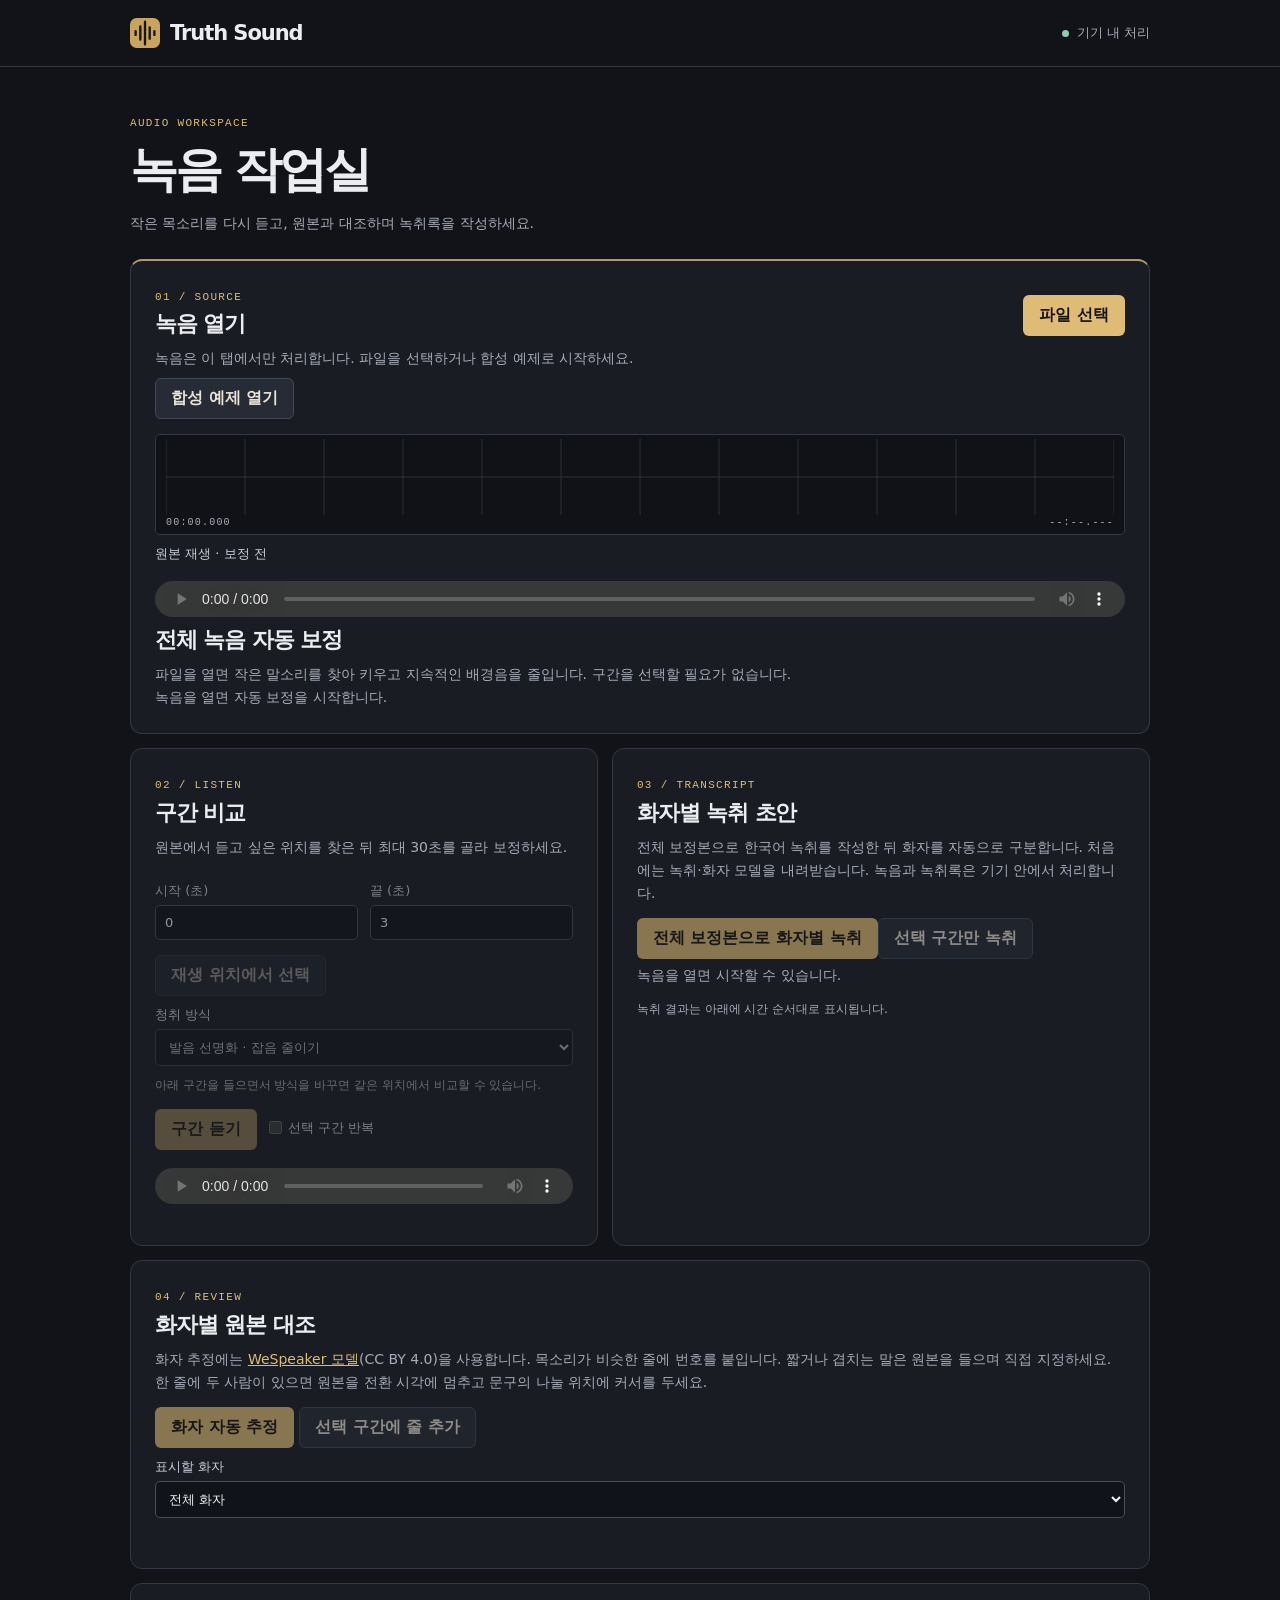
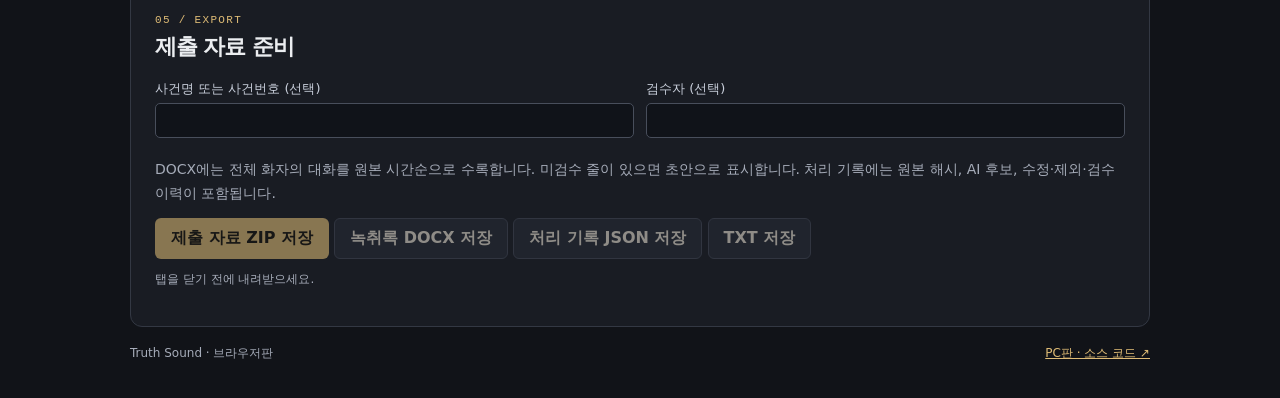
==== web/index.html @ ff704aaf "Enhance entire recordings locally and transcribe by speaker from the saved WAV" ====
<!doctype html>
<html lang="ko">
<head>
<meta charset="utf-8"><meta name="viewport" content="width=device-width,initial-scale=1">
<meta http-equiv="Content-Security-Policy" content="default-src 'self'; script-src 'self' 'wasm-unsafe-eval'; connect-src 'self' https://raw.githubusercontent.com/rei1237/truth-sound/b744f6dcd74d6b0bc9c4f2f3c23da4f847f36533/web/models/; media-src 'self' blob:; worker-src 'self'; object-src 'none'; form-action 'none'; base-uri 'none'">
<meta name="description" content="내 기기에서 녹음을 열고 작은 목소리를 비교해 들으며 한국어 녹취 초안을 작성하세요.">
<title>Truth Sound · 녹음 작업실</title>
<link rel="icon" href="mark.svg"><link rel="stylesheet" href="style.css">
</head><body>
<header><div class="bar"><div class="word"><img src="mark.svg" alt="" width="30" height="30"> Truth Sound</div><span class="local"><i></i> 기기 내 처리</span></div></header>
<main><section class="intro"><p class="kicker">AUDIO WORKSPACE</p><h1>녹음 작업실</h1><p>작은 목소리를 다시 듣고, 원본과 대조하며 녹취록을 작성하세요.</p></section>
<section class="bench"><div class="top"><div><span class="step">01 / SOURCE</span><h2 id="filename">녹음 열기</h2></div><button id="pick">파일 선택</button><input type="file" accept="audio/*,.m4a,.mp3,.wav,.ogg,.webm,.aac,.flac" hidden id="file"></div>
<p id="notice" role="status">녹음은 이 탭에서만 처리합니다. 파일을 선택하거나 합성 예제로 시작하세요.</p><button class="sub" id="demo">합성 예제 열기</button>
<div class="scope"><canvas id="wave" width="1200" height="100" aria-label="녹음 파형"></canvas><div class="ruler"><span>00:00.000</span><span id="endtime">--:--.---</span></div></div>
<label for="original">원본 재생 · 보정 전</label><audio controls id="original" aria-label="원본 녹음"></audio>
<h2>전체 녹음 자동 보정</h2><p>파일을 열면 작은 말소리를 찾아 키우고 지속적인 배경음을 줄입니다. 구간을 선택할 필요가 없습니다.</p>
<p id="fullStatus" role="status">녹음을 열면 자동 보정을 시작합니다.</p>
<div id="fullResult" hidden><label for="enhanced">전체 보정본 재생</label><audio controls id="enhanced"></audio>
<button class="sub" id="compareFull">같은 위치에서 원본과 비교</button> <a id="fullDownload" download>보정본 WAV 저장</a></div>
<button class="sub" id="retryFull" hidden>전체 보정 다시 시도</button></section>
<div class="panels"><section class="panel"><span class="step">02 / LISTEN</span><h2>구간 비교</h2><p>원본에서 듣고 싶은 위치를 찾은 뒤 최대 30초를 골라 보정하세요.</p>
<fieldset id="selection" disabled><div class="times"><label>시작 (초)<input id="start" type="number" min="0" step="0.001" value="0"></label><label>끝 (초)<input id="end" type="number" min="0" step="0.001" value="3"></label></div>
<button class="sub" id="here">재생 위치에서 선택</button><label>청취 방식<select id="mode"><option value="clear">발음 선명화 · 잡음 줄이기</option><option value="lift">작은 말소리 확대</option><option value="original">보정 전</option></select></label><p class="fine">아래 구간을 들으면서 방식을 바꾸면 같은 위치에서 비교할 수 있습니다.</p>
<button id="render">구간 듣기</button><label class="repeat"><input type="checkbox" id="repeatClip"> 선택 구간 반복</label></fieldset><audio id="clip" controls aria-label="선택 구간 청취 보조"></audio><p role="status" id="clipstatus"></p></section>
<section class="panel"><span class="step">03 / TRANSCRIPT</span><h2>화자별 녹취 초안</h2><p>전체 보정본으로 한국어 녹취를 작성한 뒤 화자를 자동으로 구분합니다. 처음에는 녹취·화자 모델을 내려받습니다. 녹음과 녹취록은 기기 안에서 처리합니다.</p>
<button id="asr" disabled>전체 보정본으로 화자별 녹취</button> <button id="stop" class="sub" hidden>중지</button>
<p id="asrstatus" role="status">녹음을 열면 시작할 수 있습니다.</p>
<p class="fine">녹취 결과는 아래에 시간 순서대로 표시됩니다.</p></section></div>
<section class="panel"><span class="step">04 / REVIEW</span><h2>화자별 원본 대조</h2>
<p>화자 추정에는 <a href="https://huggingface.co/Wespeaker/wespeaker-voxceleb-resnet34-LM" rel="noreferrer">WeSpeaker 모델</a>(CC BY 4.0)을 사용합니다. 목소리가 비슷한 줄에 번호를 붙입니다. 짧거나 겹치는 말은 원본을 들으며 직접 지정하세요. 한 줄에 두 사람이 있으면 원본을 전환 시각에 멈추고 문구의 나눌 위치에 커서를 두세요.</p>
<button id="estimate" disabled>화자 자동 추정</button> <button class="sub" id="addLine" disabled>선택 구간에 줄 추가</button>
<label>표시할 화자<select id="filter"><option value="">전체 화자</option></select></label><datalist id="names"></datalist>
<p id="counts"></p><fieldset id="reviewRows" disabled></fieldset><p id="reviewStatus" role="status"></p></section>
<section class="panel exports"><span class="step">05 / EXPORT</span><h2>제출 자료 준비</h2>
<div class="times"><label>사건명 또는 사건번호 (선택)<input id="caseName"></label><label>검수자 (선택)<input id="reviewer"></label></div>
<p>DOCX에는 전체 화자의 대화를 원본 시간순으로 수록합니다. 미검수 줄이 있으면 초안으로 표시합니다. 처리 기록에는 원본 해시, AI 후보, 수정·제외·검수 이력이 포함됩니다.</p>
<button id="bundle" disabled>제출 자료 ZIP 저장</button> <button class="sub" id="word" disabled>녹취록 DOCX 저장</button> <button class="sub" id="log" disabled>처리 기록 JSON 저장</button> <button class="sub" id="save" disabled>TXT 저장</button><p class="fine">탭을 닫기 전에 내려받으세요.</p></section>
<footer><span>Truth Sound · 브라우저판</span><a href="https://github.com/rei1237/truth-sound" rel="noreferrer">PC판 · 소스 코드 ↗</a></footer></main><script src="app.js?v=full1" type="module"></script></body></html>
---- web/style.css ----
:root{color-scheme:dark;font-family:system-ui,"Malgun Gothic",sans-serif;background:#111318;color:#ebedf0;--gold:#dfbc76;--muted:#a6acb9;--line:#333843}*{box-sizing:border-box}body{margin:0}header{border-bottom:1px solid var(--line)}.bar,main{width:min(1020px,calc(100% - 40px));margin:auto}.bar,footer,.top,.ruler{display:flex;align-items:center;justify-content:space-between;gap:16px}.bar{height:66px}.word{display:flex;align-items:center;gap:10px;font-weight:720;letter-spacing:-.05em;font-size:21px}.local{display:flex;align-items:center;gap:8px;color:var(--muted);font-size:13px}.local i{width:7px;height:7px;background:#96c8ad;border-radius:50%}.intro{padding:48px 0 24px}.kicker,.step,.ruler{font:11px/1.5 ui-monospace,monospace;letter-spacing:.12em;color:var(--gold)}h1,h2,p{margin:0}h1{font-size:clamp(32px,5vw,48px);letter-spacing:-.06em;margin:6px 0 10px}h2{font-size:22px;letter-spacing:-.05em;margin:4px 0 8px;overflow-wrap:anywhere}p{color:var(--muted);font-size:14px;line-height:1.65}.bench,.panel{padding:24px;border:1px solid var(--line);border-radius:12px;background:#191c23}.bench{border-top:2px solid #b29969}.scope{background:#101217;margin:15px 0 6px;padding:4px 10px;border:1px solid var(--line);border-radius:5px}canvas{display:block;width:100%;height:76px}.ruler{font-size:10px;color:var(--muted)}button,input,select,textarea{font:inherit}button{cursor:pointer;color:#17140d;background:var(--gold);border:1px solid transparent;border-radius:6px;padding:9px 15px;font-weight:650}.sub{background:#262b35;color:#ebe4d6;border-color:#444958}.bench .sub{margin-top:8px}button:disabled,fieldset:disabled{opacity:.56}button:disabled{cursor:default}button:focus-visible,input:focus-visible,select:focus-visible,textarea:focus-visible,a:focus-visible{outline:2px solid var(--gold);outline-offset:3px}.panels{display:grid;grid-template-columns:1fr 1.15fr;gap:14px;margin:14px 0}.panel p{margin:5px 0 13px}fieldset{border:0;padding:0;margin:10px 0}.times{display:grid;grid-template-columns:1fr 1fr;gap:12px}label{display:block;font-size:13px;color:#c8ceda;margin:10px 0}input,select,textarea{display:block;width:100%;background:#101319;color:#f3f3f4;border:1px solid #484e5b;border-radius:5px;padding:9px;margin:5px 0}textarea{min-height:130px;resize:vertical;line-height:1.6}audio{width:100%;height:36px;margin-top:8px}.fine,footer{font-size:12px}footer{padding:18px 0 36px;color:var(--muted)}a{color:var(--gold)}[hidden]{display:none!important}@media(max-width:680px){.bar,main{width:calc(100% - 24px)}.panels{grid-template-columns:1fr}.bench,.panel{padding:17px}.intro{padding:30px 0 18px}.top{align-items:center}.bar{height:56px}}
.utterance{border-top:1px solid var(--line);padding:14px 0}.rowhead,.rowactions{display:flex;align-items:center;flex-wrap:wrap;gap:12px}.rowhead strong{font:14px ui-monospace,monospace;color:var(--gold)}.utterance small{color:var(--muted)}.utterance textarea{min-height:60px}.rowactions label{display:inline-flex;align-items:center;gap:6px}.rowactions input{width:auto}.exports{margin-top:14px}.exports button{margin-bottom:6px}#reviewRows{min-width:0}
.repeat{display:inline-flex;align-items:center;gap:6px;margin-left:12px}.repeat input{width:auto;margin:0}
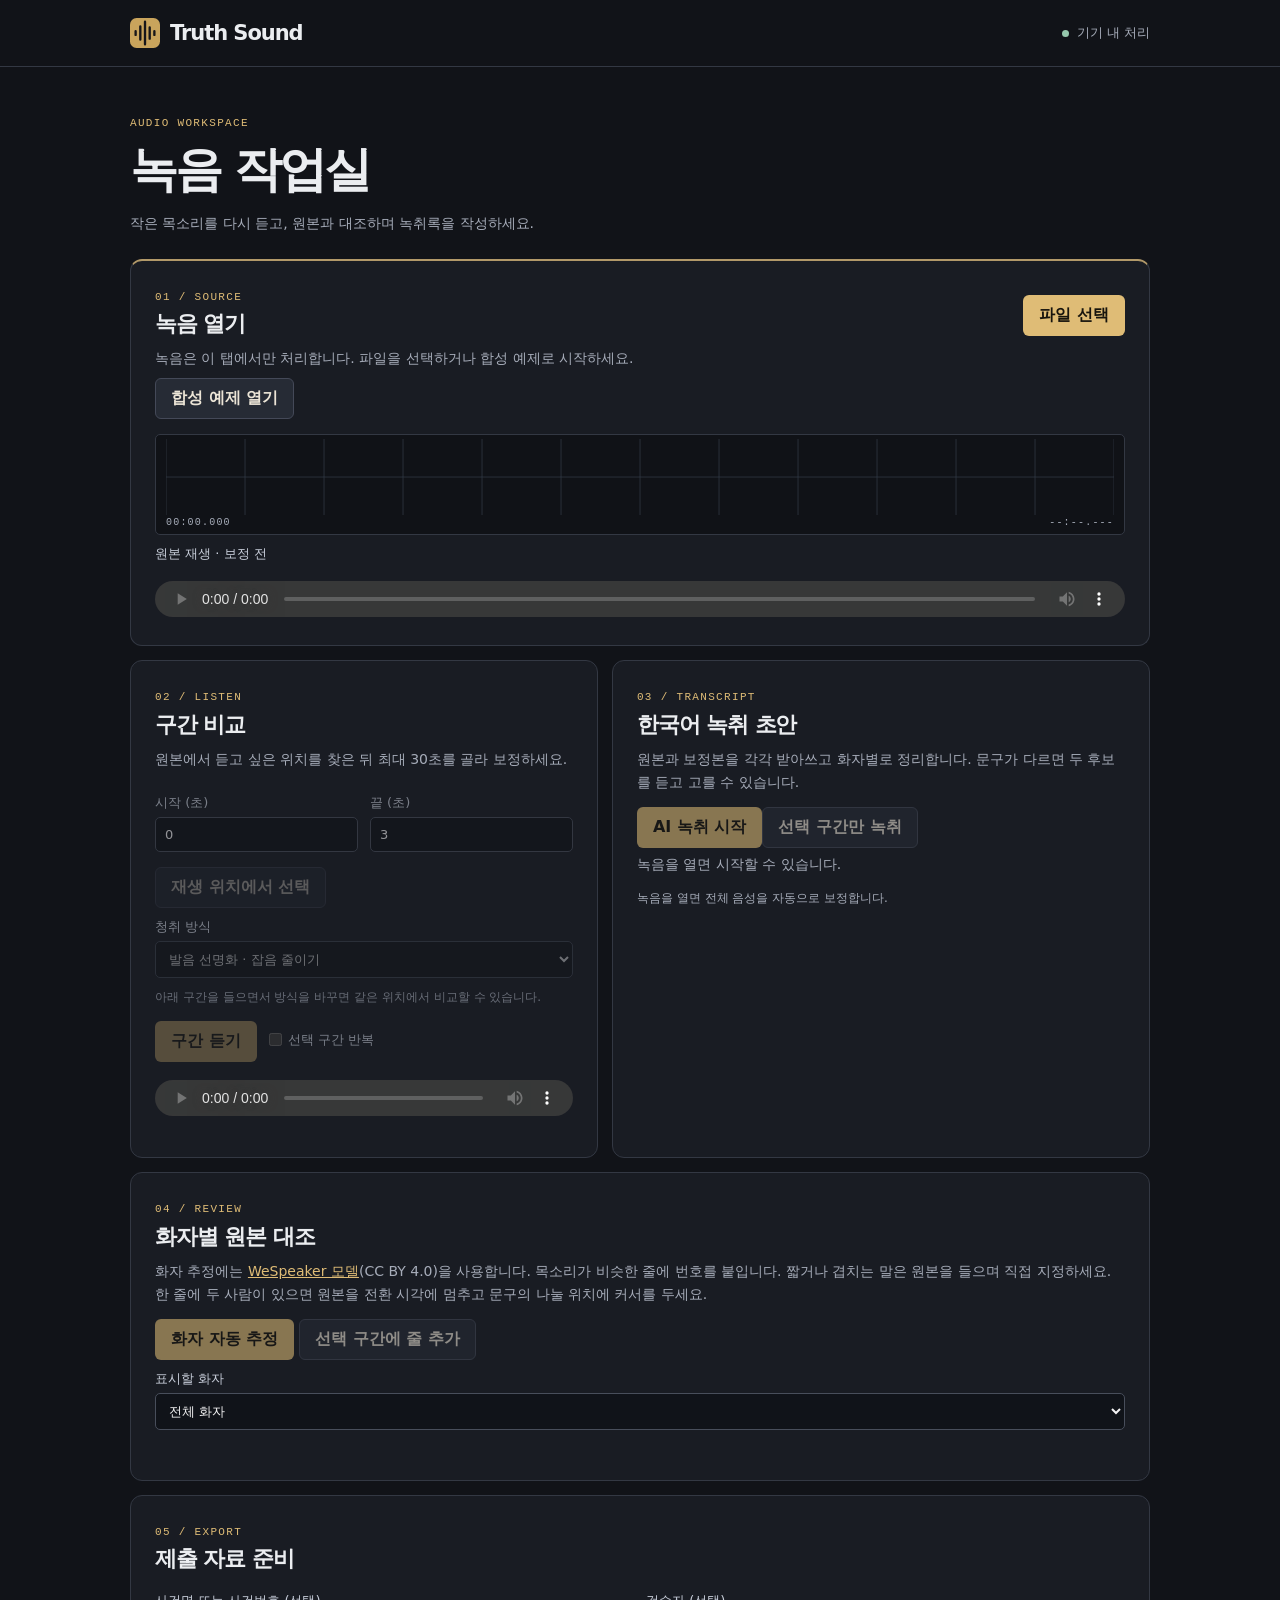
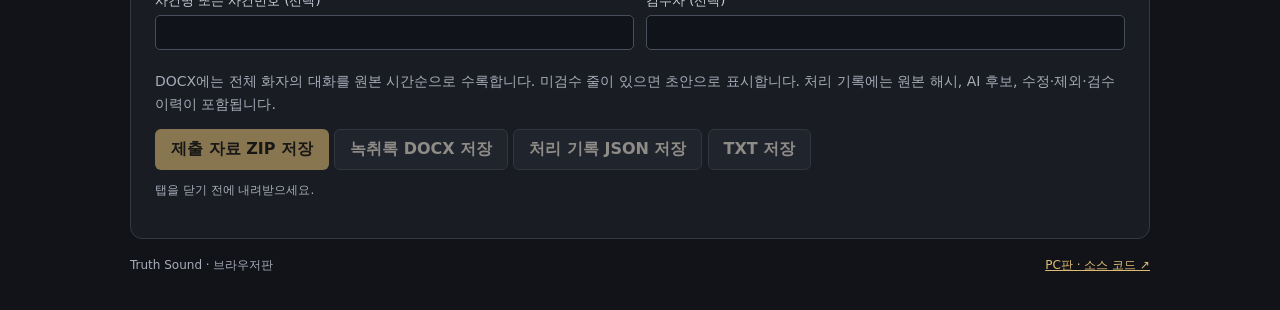
==== commit 9b198e95: "Compare original and enhanced speech hypotheses during transcript review" ====
--- a/web/index.html
+++ b/web/index.html
@@ -5,27 +5,25 @@
 <meta http-equiv="Content-Security-Policy" content="default-src 'self'; script-src 'self' 'wasm-unsafe-eval'; connect-src 'self' https://raw.githubusercontent.com/rei1237/truth-sound/b744f6dcd74d6b0bc9c4f2f3c23da4f847f36533/web/models/; media-src 'self' blob:; worker-src 'self'; object-src 'none'; form-action 'none'; base-uri 'none'">
 <meta name="description" content="내 기기에서 녹음을 열고 작은 목소리를 비교해 들으며 한국어 녹취 초안을 작성하세요.">
 <title>Truth Sound · 녹음 작업실</title>
-<link rel="icon" href="mark.svg"><link rel="stylesheet" href="style.css">
+<link rel="icon" href="mark.svg"><link rel="stylesheet" href="style.css?v=compare1">
 </head><body>
 <header><div class="bar"><div class="word"><img src="mark.svg" alt="" width="30" height="30"> Truth Sound</div><span class="local"><i></i> 기기 내 처리</span></div></header>
 <main><section class="intro"><p class="kicker">AUDIO WORKSPACE</p><h1>녹음 작업실</h1><p>작은 목소리를 다시 듣고, 원본과 대조하며 녹취록을 작성하세요.</p></section>
 <section class="bench"><div class="top"><div><span class="step">01 / SOURCE</span><h2 id="filename">녹음 열기</h2></div><button id="pick">파일 선택</button><input type="file" accept="audio/*,.m4a,.mp3,.wav,.ogg,.webm,.aac,.flac" hidden id="file"></div>
 <p id="notice" role="status">녹음은 이 탭에서만 처리합니다. 파일을 선택하거나 합성 예제로 시작하세요.</p><button class="sub" id="demo">합성 예제 열기</button>
 <div class="scope"><canvas id="wave" width="1200" height="100" aria-label="녹음 파형"></canvas><div class="ruler"><span>00:00.000</span><span id="endtime">--:--.---</span></div></div>
-<label for="original">원본 재생 · 보정 전</label><audio controls id="original" aria-label="원본 녹음"></audio>
-<h2>전체 녹음 자동 보정</h2><p>파일을 열면 작은 말소리를 찾아 키우고 지속적인 배경음을 줄입니다. 구간을 선택할 필요가 없습니다.</p>
-<p id="fullStatus" role="status">녹음을 열면 자동 보정을 시작합니다.</p>
-<div id="fullResult" hidden><label for="enhanced">전체 보정본 재생</label><audio controls id="enhanced"></audio>
-<button class="sub" id="compareFull">같은 위치에서 원본과 비교</button> <a id="fullDownload" download>보정본 WAV 저장</a></div>
-<button class="sub" id="retryFull" hidden>전체 보정 다시 시도</button></section>
+<label for="original">원본 재생 · 보정 전</label><audio controls id="original" aria-label="원본 녹음"></audio></section>
 <div class="panels"><section class="panel"><span class="step">02 / LISTEN</span><h2>구간 비교</h2><p>원본에서 듣고 싶은 위치를 찾은 뒤 최대 30초를 골라 보정하세요.</p>
 <fieldset id="selection" disabled><div class="times"><label>시작 (초)<input id="start" type="number" min="0" step="0.001" value="0"></label><label>끝 (초)<input id="end" type="number" min="0" step="0.001" value="3"></label></div>
 <button class="sub" id="here">재생 위치에서 선택</button><label>청취 방식<select id="mode"><option value="clear">발음 선명화 · 잡음 줄이기</option><option value="lift">작은 말소리 확대</option><option value="original">보정 전</option></select></label><p class="fine">아래 구간을 들으면서 방식을 바꾸면 같은 위치에서 비교할 수 있습니다.</p>
 <button id="render">구간 듣기</button><label class="repeat"><input type="checkbox" id="repeatClip"> 선택 구간 반복</label></fieldset><audio id="clip" controls aria-label="선택 구간 청취 보조"></audio><p role="status" id="clipstatus"></p></section>
-<section class="panel"><span class="step">03 / TRANSCRIPT</span><h2>화자별 녹취 초안</h2><p>전체 보정본으로 한국어 녹취를 작성한 뒤 화자를 자동으로 구분합니다. 처음에는 녹취·화자 모델을 내려받습니다. 녹음과 녹취록은 기기 안에서 처리합니다.</p>
-<button id="asr" disabled>전체 보정본으로 화자별 녹취</button> <button id="stop" class="sub" hidden>중지</button>
+<section class="panel"><span class="step">03 / TRANSCRIPT</span><h2>한국어 녹취 초안</h2><p>원본과 보정본을 각각 받아쓰고 화자별로 정리합니다. 문구가 다르면 두 후보를 듣고 고를 수 있습니다.</p>
+<button id="asr" disabled>AI 녹취 시작</button> <button id="stop" class="sub" hidden>중지</button>
 <p id="asrstatus" role="status">녹음을 열면 시작할 수 있습니다.</p>
-<p class="fine">녹취 결과는 아래에 시간 순서대로 표시됩니다.</p></section></div>
+<p class="fine" id="fullStatus" role="status">녹음을 열면 전체 음성을 자동으로 보정합니다.</p>
+<button class="sub" id="retryFull" hidden>전체 보정 다시 시도</button>
+<details id="fullResult" hidden><summary>전체 보정본 듣기 · WAV 저장</summary><label for="enhanced">전체 보정본 재생</label><audio controls id="enhanced"></audio>
+<button class="sub" id="compareFull">같은 위치에서 원본과 비교</button> <a id="fullDownload" download>보정본 WAV 저장</a></details></section></div>
 <section class="panel"><span class="step">04 / REVIEW</span><h2>화자별 원본 대조</h2>
 <p>화자 추정에는 <a href="https://huggingface.co/Wespeaker/wespeaker-voxceleb-resnet34-LM" rel="noreferrer">WeSpeaker 모델</a>(CC BY 4.0)을 사용합니다. 목소리가 비슷한 줄에 번호를 붙입니다. 짧거나 겹치는 말은 원본을 들으며 직접 지정하세요. 한 줄에 두 사람이 있으면 원본을 전환 시각에 멈추고 문구의 나눌 위치에 커서를 두세요.</p>
 <button id="estimate" disabled>화자 자동 추정</button> <button class="sub" id="addLine" disabled>선택 구간에 줄 추가</button>
@@ -35,4 +33,4 @@
 <div class="times"><label>사건명 또는 사건번호 (선택)<input id="caseName"></label><label>검수자 (선택)<input id="reviewer"></label></div>
 <p>DOCX에는 전체 화자의 대화를 원본 시간순으로 수록합니다. 미검수 줄이 있으면 초안으로 표시합니다. 처리 기록에는 원본 해시, AI 후보, 수정·제외·검수 이력이 포함됩니다.</p>
 <button id="bundle" disabled>제출 자료 ZIP 저장</button> <button class="sub" id="word" disabled>녹취록 DOCX 저장</button> <button class="sub" id="log" disabled>처리 기록 JSON 저장</button> <button class="sub" id="save" disabled>TXT 저장</button><p class="fine">탭을 닫기 전에 내려받으세요.</p></section>
-<footer><span>Truth Sound · 브라우저판</span><a href="https://github.com/rei1237/truth-sound" rel="noreferrer">PC판 · 소스 코드 ↗</a></footer></main><script src="app.js?v=full1" type="module"></script></body></html>
+<footer><span>Truth Sound · 브라우저판</span><a href="https://github.com/rei1237/truth-sound" rel="noreferrer">PC판 · 소스 코드 ↗</a></footer></main><script src="app.js?v=compare1" type="module"></script></body></html>
--- a/web/style.css
+++ b/web/style.css
@@ -1,3 +1,9 @@
 :root{color-scheme:dark;font-family:system-ui,"Malgun Gothic",sans-serif;background:#111318;color:#ebedf0;--gold:#dfbc76;--muted:#a6acb9;--line:#333843}*{box-sizing:border-box}body{margin:0}header{border-bottom:1px solid var(--line)}.bar,main{width:min(1020px,calc(100% - 40px));margin:auto}.bar,footer,.top,.ruler{display:flex;align-items:center;justify-content:space-between;gap:16px}.bar{height:66px}.word{display:flex;align-items:center;gap:10px;font-weight:720;letter-spacing:-.05em;font-size:21px}.local{display:flex;align-items:center;gap:8px;color:var(--muted);font-size:13px}.local i{width:7px;height:7px;background:#96c8ad;border-radius:50%}.intro{padding:48px 0 24px}.kicker,.step,.ruler{font:11px/1.5 ui-monospace,monospace;letter-spacing:.12em;color:var(--gold)}h1,h2,p{margin:0}h1{font-size:clamp(32px,5vw,48px);letter-spacing:-.06em;margin:6px 0 10px}h2{font-size:22px;letter-spacing:-.05em;margin:4px 0 8px;overflow-wrap:anywhere}p{color:var(--muted);font-size:14px;line-height:1.65}.bench,.panel{padding:24px;border:1px solid var(--line);border-radius:12px;background:#191c23}.bench{border-top:2px solid #b29969}.scope{background:#101217;margin:15px 0 6px;padding:4px 10px;border:1px solid var(--line);border-radius:5px}canvas{display:block;width:100%;height:76px}.ruler{font-size:10px;color:var(--muted)}button,input,select,textarea{font:inherit}button{cursor:pointer;color:#17140d;background:var(--gold);border:1px solid transparent;border-radius:6px;padding:9px 15px;font-weight:650}.sub{background:#262b35;color:#ebe4d6;border-color:#444958}.bench .sub{margin-top:8px}button:disabled,fieldset:disabled{opacity:.56}button:disabled{cursor:default}button:focus-visible,input:focus-visible,select:focus-visible,textarea:focus-visible,a:focus-visible{outline:2px solid var(--gold);outline-offset:3px}.panels{display:grid;grid-template-columns:1fr 1.15fr;gap:14px;margin:14px 0}.panel p{margin:5px 0 13px}fieldset{border:0;padding:0;margin:10px 0}.times{display:grid;grid-template-columns:1fr 1fr;gap:12px}label{display:block;font-size:13px;color:#c8ceda;margin:10px 0}input,select,textarea{display:block;width:100%;background:#101319;color:#f3f3f4;border:1px solid #484e5b;border-radius:5px;padding:9px;margin:5px 0}textarea{min-height:130px;resize:vertical;line-height:1.6}audio{width:100%;height:36px;margin-top:8px}.fine,footer{font-size:12px}footer{padding:18px 0 36px;color:var(--muted)}a{color:var(--gold)}[hidden]{display:none!important}@media(max-width:680px){.bar,main{width:calc(100% - 24px)}.panels{grid-template-columns:1fr}.bench,.panel{padding:17px}.intro{padding:30px 0 18px}.top{align-items:center}.bar{height:56px}}
 .utterance{border-top:1px solid var(--line);padding:14px 0}.rowhead,.rowactions{display:flex;align-items:center;flex-wrap:wrap;gap:12px}.rowhead strong{font:14px ui-monospace,monospace;color:var(--gold)}.utterance small{color:var(--muted)}.utterance textarea{min-height:60px}.rowactions label{display:inline-flex;align-items:center;gap:6px}.rowactions input{width:auto}.exports{margin-top:14px}.exports button{margin-bottom:6px}#reviewRows{min-width:0}
 .repeat{display:inline-flex;align-items:center;gap:6px;margin-left:12px}.repeat input{width:auto;margin:0}
+.candidatePair{display:grid;grid-template-columns:repeat(2,minmax(0,1fr));gap:16px;margin:12px 0}
+.candidatePair>div{min-width:0;padding:10px 0;border-block:1px solid var(--line)}
+.candidatePair strong,summary{color:var(--gold);font-size:14px}
+.candidatePair p{overflow-wrap:anywhere;color:#ebedf0}
+summary{cursor:pointer;padding-block:8px}details a{display:inline-block;padding:8px}
+@media(max-width:540px){.candidatePair{grid-template-columns:1fr;gap:4px}}
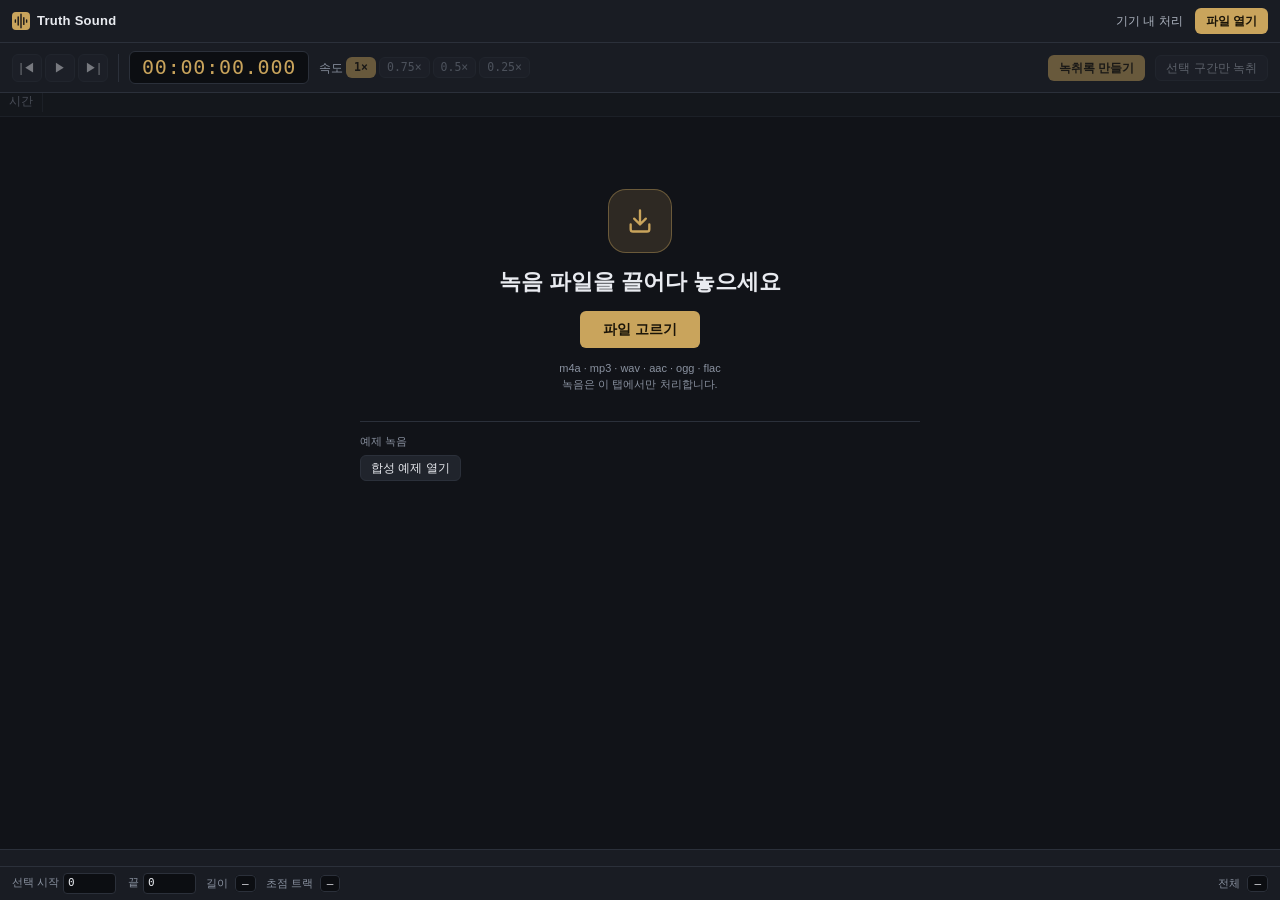
==== commit 562829b6: "Restore the desktop waveform editor workflow in the public browser app" ====
--- a/web/index.html
+++ b/web/index.html
@@ -5,32 +5,78 @@
 <meta http-equiv="Content-Security-Policy" content="default-src 'self'; script-src 'self' 'wasm-unsafe-eval'; connect-src 'self' https://raw.githubusercontent.com/rei1237/truth-sound/b744f6dcd74d6b0bc9c4f2f3c23da4f847f36533/web/models/; media-src 'self' blob:; worker-src 'self'; object-src 'none'; form-action 'none'; base-uri 'none'">
 <meta name="description" content="내 기기에서 녹음을 열고 작은 목소리를 비교해 들으며 한국어 녹취 초안을 작성하세요.">
 <title>Truth Sound · 녹음 작업실</title>
-<link rel="icon" href="mark.svg"><link rel="stylesheet" href="style.css?v=compare1">
-</head><body>
-<header><div class="bar"><div class="word"><img src="mark.svg" alt="" width="30" height="30"> Truth Sound</div><span class="local"><i></i> 기기 내 처리</span></div></header>
-<main><section class="intro"><p class="kicker">AUDIO WORKSPACE</p><h1>녹음 작업실</h1><p>작은 목소리를 다시 듣고, 원본과 대조하며 녹취록을 작성하세요.</p></section>
-<section class="bench"><div class="top"><div><span class="step">01 / SOURCE</span><h2 id="filename">녹음 열기</h2></div><button id="pick">파일 선택</button><input type="file" accept="audio/*,.m4a,.mp3,.wav,.ogg,.webm,.aac,.flac" hidden id="file"></div>
-<p id="notice" role="status">녹음은 이 탭에서만 처리합니다. 파일을 선택하거나 합성 예제로 시작하세요.</p><button class="sub" id="demo">합성 예제 열기</button>
-<div class="scope"><canvas id="wave" width="1200" height="100" aria-label="녹음 파형"></canvas><div class="ruler"><span>00:00.000</span><span id="endtime">--:--.---</span></div></div>
-<label for="original">원본 재생 · 보정 전</label><audio controls id="original" aria-label="원본 녹음"></audio></section>
-<div class="panels"><section class="panel"><span class="step">02 / LISTEN</span><h2>구간 비교</h2><p>원본에서 듣고 싶은 위치를 찾은 뒤 최대 30초를 골라 보정하세요.</p>
-<fieldset id="selection" disabled><div class="times"><label>시작 (초)<input id="start" type="number" min="0" step="0.001" value="0"></label><label>끝 (초)<input id="end" type="number" min="0" step="0.001" value="3"></label></div>
-<button class="sub" id="here">재생 위치에서 선택</button><label>청취 방식<select id="mode"><option value="clear">발음 선명화 · 잡음 줄이기</option><option value="lift">작은 말소리 확대</option><option value="original">보정 전</option></select></label><p class="fine">아래 구간을 들으면서 방식을 바꾸면 같은 위치에서 비교할 수 있습니다.</p>
-<button id="render">구간 듣기</button><label class="repeat"><input type="checkbox" id="repeatClip"> 선택 구간 반복</label></fieldset><audio id="clip" controls aria-label="선택 구간 청취 보조"></audio><p role="status" id="clipstatus"></p></section>
-<section class="panel"><span class="step">03 / TRANSCRIPT</span><h2>한국어 녹취 초안</h2><p>원본과 보정본을 각각 받아쓰고 화자별로 정리합니다. 문구가 다르면 두 후보를 듣고 고를 수 있습니다.</p>
-<button id="asr" disabled>AI 녹취 시작</button> <button id="stop" class="sub" hidden>중지</button>
-<p id="asrstatus" role="status">녹음을 열면 시작할 수 있습니다.</p>
-<p class="fine" id="fullStatus" role="status">녹음을 열면 전체 음성을 자동으로 보정합니다.</p>
-<button class="sub" id="retryFull" hidden>전체 보정 다시 시도</button>
-<details id="fullResult" hidden><summary>전체 보정본 듣기 · WAV 저장</summary><label for="enhanced">전체 보정본 재생</label><audio controls id="enhanced"></audio>
-<button class="sub" id="compareFull">같은 위치에서 원본과 비교</button> <a id="fullDownload" download>보정본 WAV 저장</a></details></section></div>
-<section class="panel"><span class="step">04 / REVIEW</span><h2>화자별 원본 대조</h2>
-<p>화자 추정에는 <a href="https://huggingface.co/Wespeaker/wespeaker-voxceleb-resnet34-LM" rel="noreferrer">WeSpeaker 모델</a>(CC BY 4.0)을 사용합니다. 목소리가 비슷한 줄에 번호를 붙입니다. 짧거나 겹치는 말은 원본을 들으며 직접 지정하세요. 한 줄에 두 사람이 있으면 원본을 전환 시각에 멈추고 문구의 나눌 위치에 커서를 두세요.</p>
-<button id="estimate" disabled>화자 자동 추정</button> <button class="sub" id="addLine" disabled>선택 구간에 줄 추가</button>
-<label>표시할 화자<select id="filter"><option value="">전체 화자</option></select></label><datalist id="names"></datalist>
-<p id="counts"></p><fieldset id="reviewRows" disabled></fieldset><p id="reviewStatus" role="status"></p></section>
-<section class="panel exports"><span class="step">05 / EXPORT</span><h2>제출 자료 준비</h2>
-<div class="times"><label>사건명 또는 사건번호 (선택)<input id="caseName"></label><label>검수자 (선택)<input id="reviewer"></label></div>
-<p>DOCX에는 전체 화자의 대화를 원본 시간순으로 수록합니다. 미검수 줄이 있으면 초안으로 표시합니다. 처리 기록에는 원본 해시, AI 후보, 수정·제외·검수 이력이 포함됩니다.</p>
-<button id="bundle" disabled>제출 자료 ZIP 저장</button> <button class="sub" id="word" disabled>녹취록 DOCX 저장</button> <button class="sub" id="log" disabled>처리 기록 JSON 저장</button> <button class="sub" id="save" disabled>TXT 저장</button><p class="fine">탭을 닫기 전에 내려받으세요.</p></section>
-<footer><span>Truth Sound · 브라우저판</span><a href="https://github.com/rei1237/truth-sound" rel="noreferrer">PC판 · 소스 코드 ↗</a></footer></main><script src="app.js?v=compare1" type="module"></script></body></html>
+<link rel="icon" href="mark.svg"><link rel="stylesheet" href="editor-base.css"><link rel="stylesheet" href="editor.css?v=studio1">
+</head><body class="empty">
+<div id="app">
+<header id="topbar">
+  <span class="brand"><img src="mark.svg" alt="" width="18" height="18">Truth Sound</span>
+  <div class="file"><b id="filename">녹음 열기</b><span class="seal ok" id="hashBadge" hidden><i></i><span>원본 SHA-256</span></span></div>
+  <span class="sp"></span><span class="local">기기 내 처리</span>
+  <button id="exportTab" disabled>내보내기</button><button id="pick" class="pri">파일 열기</button>
+  <input type="file" accept="audio/*,.m4a,.mp3,.wav,.ogg,.webm,.aac,.flac" hidden id="file">
+</header>
+<nav id="toolbar" aria-label="재생 및 녹취 도구">
+  <fieldset id="transport" disabled><div class="grp">
+    <button id="home" aria-label="처음으로" title="처음으로">|◀</button><button id="play" aria-label="재생" title="재생 / 일시 정지 (Space)">▶</button>
+    <button id="last" aria-label="끝으로" title="끝으로">▶|</button>
+  </div></fieldset>
+  <output class="clock" id="clock">00:00:00.000</output>
+  <fieldset class="speed" id="rates" disabled><legend class="sr">재생 속도</legend><span>속도</span>
+    <button data-speed="1" aria-pressed="true">1×</button><button data-speed="0.75" aria-pressed="false">0.75×</button><button data-speed="0.5" aria-pressed="false">0.5×</button><button data-speed="0.25" aria-pressed="false">0.25×</button>
+  </fieldset><span class="sp"></span>
+  <button id="asr" class="pri" disabled>녹취록 만들기</button><button id="stop" hidden>중지</button>
+</nav>
+<div id="stage">
+  <main id="workarea">
+    <div id="ruler" aria-hidden="true"><span class="gutter">시간</span><div id="ticks"></div></div>
+    <section id="dropzone" aria-label="녹음 파일 넣기"><div class="dz">
+      <div class="dzicon"><svg viewBox="0 0 24 24" aria-hidden="true"><path d="M12 3v12M7 10l5 5 5-5M4 15v4a2 2 0 0 0 2 2h12a2 2 0 0 0 2-2v-4"/></svg></div>
+      <h1>녹음 파일을 끌어다 놓으세요</h1><p><button id="pickCenter" class="pri">파일 고르기</button></p>
+      <p class="hint">m4a · mp3 · wav · aac · ogg · flac<br>녹음은 이 탭에서만 처리합니다.</p>
+      <div class="recent"><h2>예제 녹음</h2><button id="demo">합성 예제 열기</button></div>
+    </div></section>
+    <div id="tracks">
+      <div class="row" data-track="original"><div class="ctl"><div class="name"><i></i>원본</div><span class="sub">보정 전 · 원본 대조</span><button class="choose" data-player="original" aria-pressed="true">원본 듣기</button></div>
+      <div class="wave" data-player="original"><canvas id="wave" width="1200" height="130" aria-label="원본 파형"></canvas><i class="selectionBand"></i><i class="playhead"></i></div></div>
+      <div class="row" data-track="enhanced"><div class="ctl"><div class="name"><i></i>전체 보정본</div><span class="sub">작은 말소리 선명화</span><button class="choose" data-player="enhanced" disabled aria-pressed="false">보정본 듣기</button></div>
+      <div class="wave" data-player="enhanced"><canvas id="enhancedWave" width="1200" height="130" aria-label="보정본 파형"></canvas><i class="selectionBand"></i><i class="playhead"></i></div></div>
+      <div class="row transcriptLane"><div class="ctl"><div class="name"><i></i>녹취록</div></div><div id="lane" aria-label="시간순 녹취 구간"></div></div>
+      <p class="tracks-hint">파형을 누르면 재생 위치가 이동합니다. 드래그하면 들을 구간을 선택합니다.</p>
+      <p class="tracks-hint" id="fullStatus" role="status"></p><p class="tracks-hint" id="asrstatus" role="status"></p>
+      <button id="retryFull" class="inline" hidden>전체 보정 다시 시도</button>
+    </div>
+    <p id="notice" role="status"></p>
+  </main>
+  <div id="splitter" role="separator" aria-label="패널 너비" aria-orientation="vertical" tabindex="0"></div>
+  <aside id="panel"><div class="tabs" role="tablist" aria-label="작업 패널">
+    <button role="tab" id="tab-analysis" aria-controls="analysis" aria-selected="true">구간 분석</button>
+    <button role="tab" id="tab-transcript" aria-controls="transcript" aria-selected="false">녹취록</button>
+    <button role="tab" id="tab-export" aria-controls="export" aria-selected="false">내보내기</button></div>
+    <div class="panes">
+      <section role="tabpanel" id="analysis" aria-labelledby="tab-analysis">
+        <h2>선택 구간 듣기</h2><p>파형에서 최대 30초를 고르세요.</p>
+        <fieldset id="selection" disabled><button id="here">재생 위치에서 선택</button><label>청취 방식<select id="mode"><option value="clear">발음 선명화 · 잡음 줄이기</option><option value="lift">작은 말소리 확대</option><option value="original">보정 전</option></select></label>
+        <button id="render" class="pri">구간 듣기</button><label class="repeat"><input type="checkbox" id="repeatClip"> 선택 구간 반복</label></fieldset>
+        <audio id="clip" controls aria-label="선택 구간 청취"></audio><p role="status" id="clipstatus"></p>
+        <details id="fullResult" hidden><summary>전체 보정본 듣기 · WAV 저장</summary><audio controls id="enhanced" aria-label="전체 보정본"></audio>
+        <button id="compareFull">같은 위치에서 원본과 비교</button> <a id="fullDownload" download>보정본 WAV 저장</a></details>
+      </section>
+      <section role="tabpanel" id="transcript" aria-labelledby="tab-transcript" hidden>
+        <h2>화자별 녹취록</h2><p>원본과 보정본의 문구가 다르면 두 후보를 대조하세요.</p>
+        <button id="estimate" disabled>화자 자동 추정</button> <button id="addLine" disabled>선택 구간에 줄 추가</button>
+        <label>표시할 화자<select id="filter"><option value="">전체 화자</option></select></label><datalist id="names"></datalist>
+        <p id="counts"></p><fieldset id="reviewRows" disabled></fieldset><p id="reviewStatus" role="status"></p>
+        <details><summary>화자 추정과 줄 나누기</summary><p><a href="https://huggingface.co/Wespeaker/wespeaker-voxceleb-resnet34-LM" rel="noreferrer">WeSpeaker (CC BY 4.0)</a>로 음색을 비교합니다. 한 줄에 두 사람이 있으면 원본을 화자가 바뀌는 시각에 멈춘 뒤 문구의 나눌 위치에 커서를 두세요.</p></details>
+      </section>
+      <section role="tabpanel" id="export" aria-labelledby="tab-export" hidden>
+        <h2>제출 자료 준비</h2><label>사건명 또는 사건번호 (선택)<input id="caseName"></label><label>검수자 (선택)<input id="reviewer"></label>
+        <p>미검수 줄은 초안으로 표시합니다. 처리 기록에는 원본 해시, 두 AI 후보, 수정·검수 이력이 남습니다.</p>
+        <button id="bundle" class="pri" disabled>제출 자료 ZIP 저장</button> <button id="word" disabled>녹취록 DOCX 저장</button> <button id="log" disabled>처리 기록 JSON 저장</button> <button id="save" disabled>TXT 저장</button>
+        <p id="exportStatus" role="status"></p>
+      </section>
+    </div></aside>
+</div>
+<footer id="statusbar">
+  <fieldset id="bounds" disabled><label>선택 시작<input id="start" type="number" min="0" step="0.001" value="0"></label><label>끝<input id="end" type="number" min="0" step="0.001" value="0"></label></fieldset>
+  <span>길이 <b id="spanLength">—</b></span><span>초점 트랙 <b id="focusName">—</b></span><span class="sp"></span><span>전체 <b id="endtime">—</b></span>
+</footer></div><audio id="original" aria-label="원본 녹음"></audio><script type="module" src="app.js?v=studio1"></script></body></html>
--- a/web/editor-base.css
+++ b/web/editor-base.css
@@ -0,0 +1,118 @@
+/* Shared appearance from truth_sound/static/style.css: desktop editor chrome, tracks and drop target. */
+:root {
+  --bg: #111318; --panel: #191c23; --panel2: #20242c; --line: #2b303a;
+  --ink: #e9ebf0; --muted: #8a92a0; --accent: #c9a45c; --accent-ink: #1a1408;
+  --trk: #0c0e12; --chip: #262b35; --warn: #e8b04a;
+  --c-orig: #aeb6c4; --c-me: #5ea8ff; --c-partner: #ffa24c; --c-side: #41d095;
+  --c-unknown: #9aa0aa; --clip: #ff4d4f;
+  --sel: rgba(255, 255, 255, .09); --sel-edge: rgba(255, 255, 255, .5);
+  --font: "Pretendard Variable", Pretendard, "Malgun Gothic", sans-serif;
+  --mono: "Cascadia Mono", Consolas, monospace;
+  --panel-w: 330px;
+  color-scheme: dark;
+}
+
+* { box-sizing: border-box; }
+html, body { height: 100%; margin: 0; }
+body {
+  background: var(--bg); color: var(--ink);
+  font: 12px/1.35 var(--font); min-width: 1280px; min-height: 720px; overflow: hidden;
+}
+[hidden] { display: none !important; }
+button { font: inherit; color: inherit; background: var(--panel2); border: 1px solid var(--line); border-radius: 6px; padding: 4px 10px; cursor: pointer; }
+button:hover:not(:disabled) { border-color: var(--muted); }
+button:disabled { opacity: .45; cursor: default; }
+button.pri { background: var(--accent); color: var(--accent-ink); border-color: transparent; font-weight: 700; }
+button:focus-visible, a:focus-visible, [tabindex]:focus-visible { outline: 2px solid var(--accent); outline-offset: 1px; }
+a { color: inherit; text-decoration: none; }
+b { font-weight: 600; }
+.sp { flex: 1; }
+.hint { color: var(--muted); font-size: 11px; line-height: 1.5; margin: 0; }
+
+/* 전체 배치: 윗줄 · 도구 줄 · (처리 띠) · 작업 영역 · 상태 줄 */
+#app { display: flex; flex-direction: column; height: 100vh; min-height: 720px; }
+#topbar, #toolbar { display: flex; align-items: center; gap: 12px; padding: 8px 12px; background: var(--panel); border-bottom: 1px solid var(--line); }
+#toolbar { gap: 10px; }
+.brand { display: flex; align-items: center; gap: 7px; font-weight: 800; letter-spacing: .02em; font-size: 13px; }
+.logo { width: 18px; height: 18px; border-radius: 5px; background: var(--accent); display: grid; place-items: center; }
+.logo svg { width: 12px; height: 12px; stroke: var(--accent-ink); stroke-width: 2.2; fill: none; stroke-linecap: round; }
+.file { display: flex; align-items: center; gap: 8px; color: var(--muted); min-width: 0; }
+.file b { color: var(--ink); overflow: hidden; text-overflow: ellipsis; white-space: nowrap; max-width: 420px; }
+.seal { display: inline-flex; align-items: center; gap: 5px; padding: 2px 8px; border-radius: 999px; background: var(--chip); color: var(--muted); font-size: 11px; font-family: var(--mono); }
+/* 봉인: 확인 중(회색) · 원본 그대로(초록) · 원본이 바뀜(빨강) · 확인 못 함(황동). 누르면 말풍선. */
+button.seal { border-color: transparent; cursor: pointer; }
+.seal i { width: 6px; height: 6px; border-radius: 50%; background: var(--c-unknown); }
+.seal b { font-family: var(--font); font-weight: 600; }
+.seal.ok i { background: var(--c-side); }
+.seal.ok b { color: var(--c-side); }
+.seal.bad { background: color-mix(in srgb, var(--clip) 16%, var(--chip)); }
+.seal.bad i, .seal.unk i { background: var(--clip); }
+.seal.bad b { color: var(--clip); }
+.seal.unk b { color: var(--warn); }
+.seal-warn { color: var(--clip); font-weight: 600; white-space: nowrap; overflow: hidden; text-overflow: ellipsis; }
+.seal-pop { display: flex; flex-direction: column; gap: 6px; width: 340px; }
+.seal-pop code { font-family: var(--mono); font-size: 11px; line-height: 1.5; word-break: break-all; user-select: all; color: var(--ink); }
+.seal-row { display: flex; gap: 6px; }
+.seal-pop p { margin: 0; }
+.seal-pop .bad { color: var(--clip); font-family: var(--mono); font-size: 11px; word-break: break-all; }
+
+.grp { display: flex; gap: 3px; padding-right: 10px; border-right: 1px solid var(--line); }
+.grp button { width: 30px; height: 28px; padding: 0; display: grid; place-items: center; }
+.grp svg { width: 13px; height: 13px; fill: currentColor; }
+.grp button.on { background: var(--accent); color: var(--accent-ink); border-color: transparent; }
+.clock { font-family: var(--mono); font-size: 20px; letter-spacing: .04em; padding: 2px 12px; border-radius: 6px; background: var(--trk); border: 1px solid var(--line); color: var(--accent); }
+.speed { display: flex; align-items: center; gap: 3px; color: var(--muted); }
+.speed button { padding: 2px 7px; font-size: 11.5px; font-family: var(--mono); }
+.speed button[aria-pressed="true"] { background: var(--accent); color: var(--accent-ink); border-color: transparent; font-weight: 700; }
+.grp button[aria-pressed="true"] { background: var(--accent); color: var(--accent-ink); border-color: transparent; }
+#tbPlay .i-pause, #tbPlay[data-state="playing"] .i-play { display: none; }
+#tbPlay[data-state="playing"] .i-pause { display: block; }
+/* 크기 막대: 지금 나는 소리(켜 둔 트랙을 합친 것)의 가장 큰 값 */
+.meter { width: 110px; height: 8px; border-radius: 4px; background: var(--trk); border: 1px solid var(--line); overflow: hidden; }
+.meter i { display: block; height: 100%; width: 100%; background: var(--accent); transform: scaleX(0); transform-origin: left; }
+.dim { opacity: .4; pointer-events: none; }
+
+#procstrip { padding: 6px 12px; background: color-mix(in srgb, var(--accent) 12%, var(--panel)); border-bottom: 1px solid var(--line); color: var(--ink); }
+
+#stage { flex: 1; min-height: 0; display: grid; grid-template-columns: minmax(0, 1fr) 5px var(--panel-w); }
+#workarea { position: relative; display: flex; flex-direction: column; min-width: 0; min-height: 0; background: var(--bg); }
+#ruler { height: 24px; background: var(--panel); border-bottom: 1px solid var(--line); flex: none; }
+#speechband { height: 6px; background: var(--panel); border-bottom: 1px solid var(--line); flex: none; }
+#tracks { flex: 1; min-height: 0; overflow-y: auto; background: var(--trk); }
+#hscroll { height: 14px; flex: none; background: var(--panel); border-top: 1px solid var(--line); }
+#splitter { background: var(--line); cursor: col-resize; }
+#splitter:hover, #splitter.drag, #splitter:focus-visible { background: var(--accent); }
+#panel { min-width: 0; min-height: 0; display: flex; flex-direction: column; background: var(--panel); border-left: 1px solid var(--line); }
+.tabs { display: flex; gap: 2px; margin: 10px 12px; padding: 2px; background: var(--trk); border: 1px solid var(--line); border-radius: 7px; }
+.tabs button { flex: 1; border: 0; background: none; color: var(--muted); padding: 4px 0; }
+.tabs button[aria-selected="true"] { background: var(--panel2); color: var(--ink); font-weight: 700; box-shadow: 0 1px 2px rgba(0, 0, 0, .2); }
+.panes { flex: 1; min-height: 0; overflow-y: auto; padding: 0 12px 12px; }
+
+#statusbar { display: flex; align-items: center; gap: 16px; padding: 6px 12px; background: var(--panel); border-top: 1px solid var(--line); color: var(--muted); font-size: 11px; }
+#statusbar b { font-family: var(--mono); color: var(--ink); font-weight: 500; background: var(--trk); border: 1px solid var(--line); padding: 1px 6px; border-radius: 4px; margin-left: 4px; }
+#fileInfo .num { font-family: var(--mono); }
+
+/* 편집 중: 끌어다 놓는 자리는 감춘다 / 빈 화면: 패널·경계·트랙은 감춘다 */
+body.editing #dropzone { display: none; }
+body.empty #stage { grid-template-columns: minmax(0, 1fr); }
+body.empty #splitter, body.empty #panel, body.empty #tracks, body.empty #hscroll, body.empty #speechband { display: none; }
+
+/* 트랙 줄: 왼쪽 조절판 150px + 파형 자리 */
+.row { display: grid; grid-template-columns: 150px 1fr; border-bottom: 1px solid var(--line); min-height: 92px; }
+.row .ctl { background: var(--panel); border-right: 1px solid var(--line); padding: 5px 9px; display: flex; flex-direction: column; gap: 3px; justify-content: center; overflow: hidden; }
+.row .name { display: flex; align-items: center; gap: 6px; font-weight: 700; font-size: 12px; }
+.row .name i { width: 8px; height: 8px; border-radius: 2px; background: var(--c-orig); }
+.row .sub { color: var(--muted); font-size: 10.5px; }
+.row .wave { position: relative; background: var(--trk); }
+.row .wave::after { content: ""; position: absolute; left: 0; right: 0; top: 50%; border-top: 1px solid var(--line); opacity: .6; }
+.tracks-hint { padding: 14px 16px; color: var(--muted); }
+
+#dropzone { position: absolute; inset: 24px 0 0; display: flex; justify-content: center; align-items: flex-start; overflow-y: auto; padding: 8vh 24px 24px; }
+.dz { width: 100%; max-width: 560px; text-align: center; }
+.dzicon { width: 64px; height: 64px; margin: 0 auto 14px; border-radius: 18px; background: color-mix(in srgb, var(--accent) 16%, transparent); display: grid; place-items: center; border: 1px solid color-mix(in srgb, var(--accent) 40%, transparent); }
+.dzicon svg { width: 28px; height: 28px; stroke: var(--accent); stroke-width: 2; fill: none; stroke-linecap: round; stroke-linejoin: round; }
+.dz h1 { margin: 0 0 14px; font-size: 22px; font-weight: 700; }
+.dz p { margin: 0 0 12px; }
+.dz button.pri { padding: 8px 22px; font-size: 14px; }
+.recent { margin-top: 28px; text-align: left; border-top: 1px solid var(--line); padding-top: 12px; }
+.recent h2 { margin: 0 0 6px; font-size: 11px; font-weight: 500; color: var(--muted); }
--- a/web/editor.css
+++ b/web/editor.css
@@ -0,0 +1,66 @@
+body{min-width:0;min-height:0}
+#app{height:100dvh;min-height:0}
+fieldset{margin:0;padding:0;border:0;min-width:0}
+.sr{position:absolute;width:1px;height:1px;overflow:hidden;clip-path:inset(50%)}
+.local,.sub,.tracks-hint,.panes p,#notice{color:#adb4c0}
+#filename{font-weight:600}
+.empty .file,.empty #exportTab{display:none}
+#dropzone{inset:24px 0 42px}
+#notice{position:absolute;bottom:0;margin:0;padding:8px 14px;width:100%;background:var(--panel);border-top:1px solid var(--line);overflow-wrap:anywhere}
+#workarea{padding-bottom:34px;overflow:hidden}
+#toolbar{flex-wrap:wrap}
+#toolbar .speed{display:flex}
+#ticks{display:flex;flex:1;justify-content:space-between;align-items:center;padding:0 4px;font:10px var(--mono);color:var(--muted)}
+.gutter{flex:0 0 150px;border-right:1px solid var(--line);padding:4px 9px;color:var(--muted)}
+.empty #ruler{opacity:.45}
+#tracks{--cursor:0%;--left:0%;--width:0%}
+.row{min-height:112px}
+.row .wave{min-width:0;cursor:crosshair;touch-action:none;overflow:hidden}
+.wave canvas{display:block;width:100%;height:100%;position:absolute;inset:0}
+.row .ctl .choose{align-self:flex-start;padding:2px 7px;margin-top:6px}
+.choose[aria-pressed=true]{color:var(--accent);border-color:var(--accent)}
+.row[data-track=enhanced] .name i{background:#41d095}
+.selectionBand,.playhead{position:absolute;top:0;bottom:0;pointer-events:none}
+.selectionBand{left:var(--left);width:var(--width);background:var(--sel);border-inline:1px solid var(--sel-edge)}
+.playhead{left:var(--cursor);border-left:1px solid var(--accent)}
+.transcriptLane{min-height:42px}
+.transcriptLane .name i{background:var(--accent)}
+#lane{position:relative;background:var(--trk);overflow:hidden}
+#lane button{position:absolute;top:6px;height:27px;padding:1px 4px;text-align:left;white-space:nowrap;overflow:hidden;text-overflow:ellipsis;color:var(--accent);border-radius:3px}
+.tracks-hint{margin:0;padding:9px 12px}
+.tracks-hint:empty{display:none}
+.inline{margin:8px 12px}
+.panes{overflow-wrap:anywhere}
+.panes h2{font-size:15px;margin:12px 0 5px}
+.panes p{line-height:1.5}
+.panes label{display:block;margin:10px 0}
+.panes input:not([type=checkbox]),select,textarea,#bounds input{background:var(--trk);color:var(--ink);border:1px solid var(--line);border-radius:4px;padding:6px;font:inherit}
+.panes input:not([type=checkbox]),select,textarea,audio{display:block;width:100%;margin-top:5px}
+audio{height:34px}audio:not([controls]){display:none}
+textarea{resize:vertical;line-height:1.55}
+.panes button{margin:2px 0}
+.panes summary{cursor:pointer;color:var(--accent);padding:9px 0}
+.panes a{color:var(--accent);text-decoration:underline}
+.utterance{border-top:1px solid var(--line);padding:10px 0}
+.rowhead,.rowactions{display:flex;align-items:center;gap:5px;flex-wrap:wrap}
+.rowhead strong{flex-basis:100%;font:12px var(--mono);color:var(--accent)}
+.utterance small{color:#adb4c0}
+.rowactions label{margin:4px 0}
+.candidatePair{display:grid;grid-template-columns:repeat(2,minmax(0,1fr));gap:8px;margin:8px 0}
+.candidatePair>div{min-width:0;border-block:1px solid var(--line);padding:7px 0}
+.candidatePair strong{color:var(--accent)}.candidatePair p{color:var(--ink);margin:4px 0}
+#bounds{display:flex;gap:12px}#bounds input{margin-left:4px;width:8ch;padding:2px 4px;font-family:var(--mono)}
+#statusbar{flex-wrap:wrap;gap:10px}
+.dragging #workarea{outline:2px dashed var(--accent);outline-offset:-4px}
+@media(max-width:760px){
+  #app{height:auto;min-height:100dvh}body{overflow:auto}
+  #topbar,#toolbar{gap:6px;padding:6px 8px}
+  #topbar .file{flex:1}.local{display:none}
+  #stage,body.empty #stage{display:flex;flex-direction:column}
+  #splitter{display:none}#workarea{min-height:260px}
+  body.empty #workarea{min-height:calc(100dvh - 180px)}
+  #panel{border-left:0;border-top:1px solid var(--line)}.panes{overflow:visible}
+  .gutter{flex-basis:90px}.row{grid-template-columns:90px 1fr;min-height:80px}.transcriptLane{min-height:38px}
+  #toolbar .sp{display:none}#statusbar{font-size:11px}.clock{font-size:16px}#ticks span:nth-child(even){display:none}
+  .tracks-hint{padding:5px 8px}.tabs{margin:6px 10px}
+}
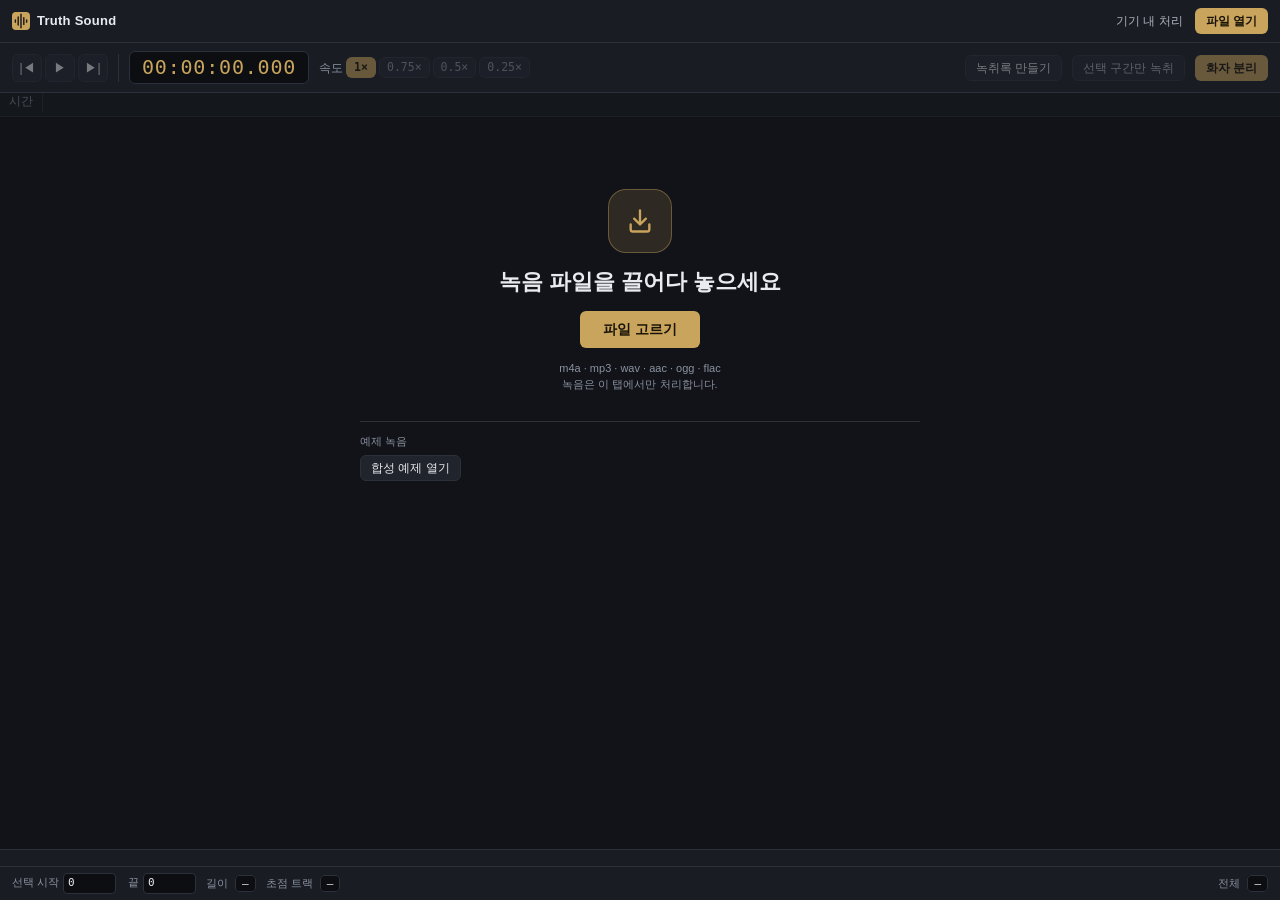
==== commit f68bdb01: "Start speaker grouping from the toolbar and listen by speaker track" ====
--- a/web/index.html
+++ b/web/index.html
@@ -5,7 +5,7 @@
 <meta http-equiv="Content-Security-Policy" content="default-src 'self'; script-src 'self' 'wasm-unsafe-eval'; connect-src 'self' https://raw.githubusercontent.com/rei1237/truth-sound/b744f6dcd74d6b0bc9c4f2f3c23da4f847f36533/web/models/; media-src 'self' blob:; worker-src 'self'; object-src 'none'; form-action 'none'; base-uri 'none'">
 <meta name="description" content="내 기기에서 녹음을 열고 작은 목소리를 비교해 들으며 한국어 녹취 초안을 작성하세요.">
 <title>Truth Sound · 녹음 작업실</title>
-<link rel="icon" href="mark.svg"><link rel="stylesheet" href="editor-base.css"><link rel="stylesheet" href="editor.css?v=studio1">
+<link rel="icon" href="mark.svg"><link rel="stylesheet" href="editor-base.css"><link rel="stylesheet" href="editor.css?v=speakers2">
 </head><body class="empty">
 <div id="app">
 <header id="topbar">
@@ -24,7 +24,7 @@
   <fieldset class="speed" id="rates" disabled><legend class="sr">재생 속도</legend><span>속도</span>
     <button data-speed="1" aria-pressed="true">1×</button><button data-speed="0.75" aria-pressed="false">0.75×</button><button data-speed="0.5" aria-pressed="false">0.5×</button><button data-speed="0.25" aria-pressed="false">0.25×</button>
   </fieldset><span class="sp"></span>
-  <button id="asr" class="pri" disabled>녹취록 만들기</button><button id="stop" hidden>중지</button>
+  <button id="asr" disabled>녹취록 만들기</button><button id="separate" class="pri" disabled>화자 분리</button><button id="stop" hidden>중지</button>
 </nav>
 <div id="stage">
   <main id="workarea">
@@ -41,6 +41,7 @@
       <div class="row" data-track="enhanced"><div class="ctl"><div class="name"><i></i>전체 보정본</div><span class="sub">작은 말소리 선명화</span><button class="choose" data-player="enhanced" disabled aria-pressed="false">보정본 듣기</button></div>
       <div class="wave" data-player="enhanced"><canvas id="enhancedWave" width="1200" height="130" aria-label="보정본 파형"></canvas><i class="selectionBand"></i><i class="playhead"></i></div></div>
       <div class="row transcriptLane"><div class="ctl"><div class="name"><i></i>녹취록</div></div><div id="lane" aria-label="시간순 녹취 구간"></div></div>
+      <div id="speakerTracks" aria-label="화자별 발화 구간"></div>
       <p class="tracks-hint">파형을 누르면 재생 위치가 이동합니다. 드래그하면 들을 구간을 선택합니다.</p>
       <p class="tracks-hint" id="fullStatus" role="status"></p><p class="tracks-hint" id="asrstatus" role="status"></p>
       <button id="retryFull" class="inline" hidden>전체 보정 다시 시도</button>
@@ -63,7 +64,7 @@
       </section>
       <section role="tabpanel" id="transcript" aria-labelledby="tab-transcript" hidden>
         <h2>화자별 녹취록</h2><p>원본과 보정본의 문구가 다르면 두 후보를 대조하세요.</p>
-        <button id="estimate" disabled>화자 자동 추정</button> <button id="addLine" disabled>선택 구간에 줄 추가</button>
+        <button id="addLine" disabled>선택 구간에 줄 추가</button>
         <label>표시할 화자<select id="filter"><option value="">전체 화자</option></select></label><datalist id="names"></datalist>
         <p id="counts"></p><fieldset id="reviewRows" disabled></fieldset><p id="reviewStatus" role="status"></p>
         <details><summary>화자 추정과 줄 나누기</summary><p><a href="https://huggingface.co/Wespeaker/wespeaker-voxceleb-resnet34-LM" rel="noreferrer">WeSpeaker (CC BY 4.0)</a>로 음색을 비교합니다. 한 줄에 두 사람이 있으면 원본을 화자가 바뀌는 시각에 멈춘 뒤 문구의 나눌 위치에 커서를 두세요.</p></details>
@@ -79,4 +80,4 @@
 <footer id="statusbar">
   <fieldset id="bounds" disabled><label>선택 시작<input id="start" type="number" min="0" step="0.001" value="0"></label><label>끝<input id="end" type="number" min="0" step="0.001" value="0"></label></fieldset>
   <span>길이 <b id="spanLength">—</b></span><span>초점 트랙 <b id="focusName">—</b></span><span class="sp"></span><span>전체 <b id="endtime">—</b></span>
-</footer></div><audio id="original" aria-label="원본 녹음"></audio><script type="module" src="app.js?v=studio1"></script></body></html>
+</footer></div><audio id="original" aria-label="원본 녹음"></audio><script type="module" src="app.js?v=speakers2"></script></body></html>
--- a/web/editor.css
+++ b/web/editor.css
@@ -64,3 +64,6 @@
   #toolbar .sp{display:none}#statusbar{font-size:11px}.clock{font-size:16px}#ticks span:nth-child(even){display:none}
   .tracks-hint{padding:5px 8px}.tabs{margin:6px 10px}
 }
+.speakerLane{position:relative;background:var(--trk);min-height:52px}
+.speakerLane button{position:absolute;top:8px;height:30px;padding:2px 4px;overflow:hidden;white-space:nowrap;text-overflow:ellipsis;text-align:left;color:#93c8ab}
+#speakerTracks .ctl button{font-size:11px;text-align:left}
